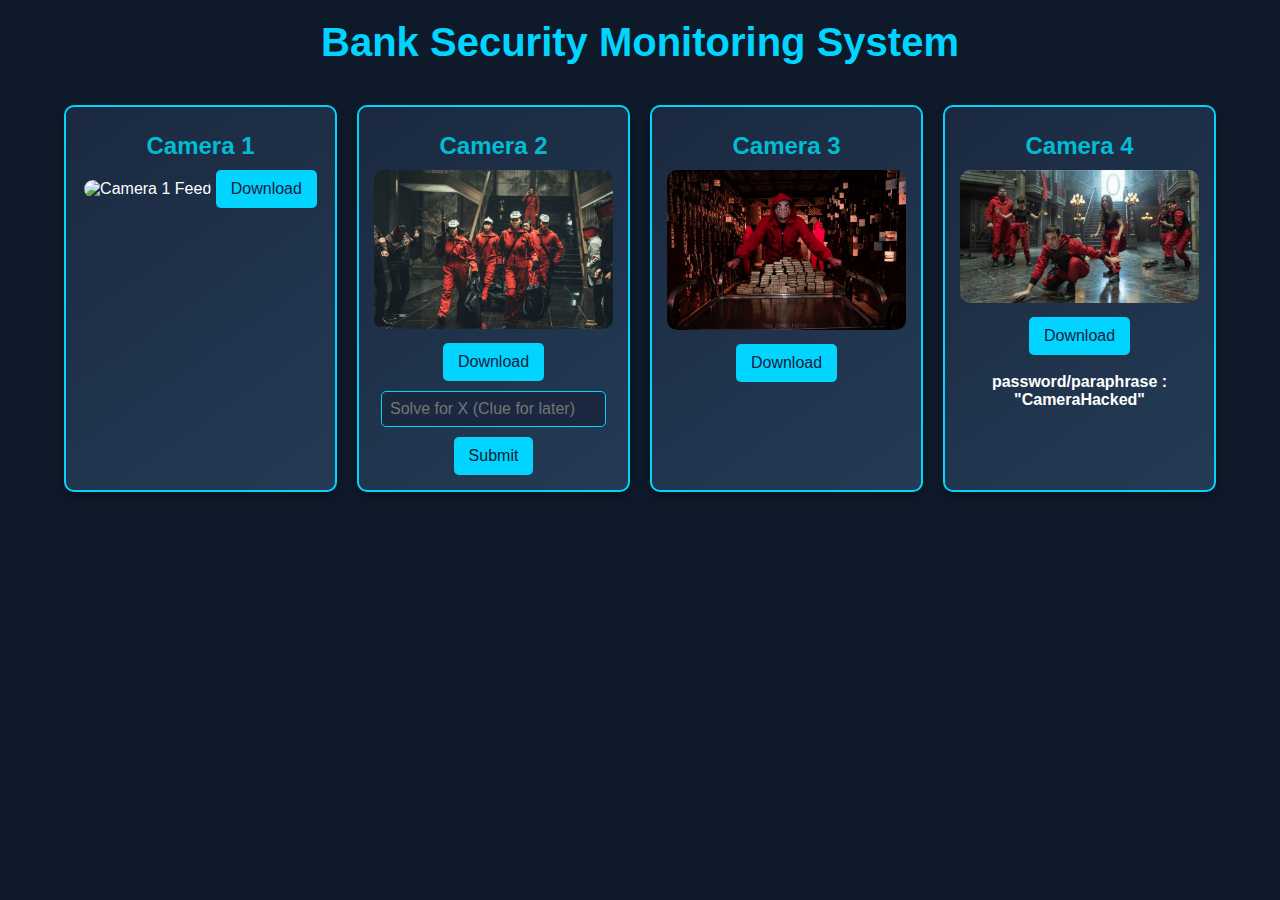
==== templates/security_cameras.html @ 873928e4 "Question1" ====
<!DOCTYPE html>
<html lang="en">
  <head>
    <meta charset="UTF-8" />
    <meta name="viewport" content="width=device-width, initial-scale=1.0" />
    <title>Security Cameras</title>
    <link rel="stylesheet" href="../static/styles/security_cameras.css" />
  </head>
  <body>
    <h1>Bank Security Monitoring System</h1>
    <div id="camera-grid">
      <div class="camera" id="camera-1">
        <h2>Camera 1</h2>
        <img src="../static/images/cam1.png" alt="Camera 1 Feed" />
        <a href="../static/images/cam1.png" download="Camera1_Feed.png">
          <button>Download</button>
        </a>
      </div>
      <div class="camera" id="camera-2">
        <h2>Camera 2</h2>
        <img
          src="../static/images/cam2_route_to_[flag_part2].png"
          alt="Camera 2 Feed"
        />
        <a
          href="../static/images/cam2_route_to_[flag_part2].png"
          download="cam2_route_to_[flag_part2].png"
        >
          <button>Download</button>
        </a>
        <!--Solve this equation to find the route to the next challenge:
        333333x - 777777777777 = 111111 -->

        <input
          type="text"
          id="equation-answer"
          placeholder="Solve for X (Clue for later)"
        />
        <button id="solve-equation-btn">Submit</button>
      </div>

      <div class="camera" id="camera-3">
        <h2>Camera 3</h2>
        <img src="../static/images/cam3.jpg" alt="Camera 3 Feed" />
        <a href="../static/images/cam3.jpg" download="Camera3_Feed.jpg">
          <button>Download</button>
        </a>
      </div>
      <div class="camera" id="camera-4">
        <h2>Camera 4</h2>
        <img src="../static/images/cam4.jpg" alt="Camera 4 Feed" />
        <a href="../static/images/cam4.jpg" download="Camera4_Feed.jpg">
          <button>Download</button>
        </a>
        <strong><br /><br />password/paraphrase : "CameraHacked"</strong>
      </div>
    </div>
    <script src="../static/scripts/security_cameras.js"></script>
  </body>
</html>
---- static/styles/security_cameras.css ----
body {
  font-family: Arial, sans-serif;
  background-color: #1c1c1c;
  color: #f4f4f4;
  text-align: center;
  margin: 0;
  padding: 0;
}

h1 {
  margin: 20px 0;
  font-size: 2rem;
}

#camera-grid {
  display: grid;
  grid-template-columns: repeat(2, 1fr);
  gap: 20px;
  padding: 20px;
}

.camera {
  background: #2c2c2c;
  padding: 15px;
  border-radius: 10px;
  box-shadow: 0 4px 8px rgba(0, 0, 0, 0.3);
}

.camera img {
  max-width: 100%;
  border-radius: 10px;
}

.camera h2 {
  margin: 10px 0;
}
body {
  font-family: Arial, sans-serif;
  background-color: #0e1a29;
  color: #ffffff;
  margin: 0;
  padding: 0;
  display: flex;
  flex-direction: column;
  align-items: center;
  min-height: 100vh;
}

h1 {
  margin: 20px;
  font-size: 2.5rem;
  color: #00d4ff;
}

#camera-grid {
  display: grid;
  grid-template-columns: repeat(auto-fit, minmax(250px, 1fr));
  gap: 20px;
  width: 90%;
  max-width: 1200px;
  padding: 20px;
}

.camera {
  background: linear-gradient(145deg, #1a2940, #243b55);
  border: 2px solid #00d4ff;
  border-radius: 10px;
  padding: 15px;
  text-align: center;
  box-shadow: 0 4px 8px rgba(0, 0, 0, 0.3);
  transition: transform 0.2s, box-shadow 0.2s;
}

.camera:hover {
  transform: scale(1.05);
  box-shadow: 0 6px 12px rgba(0, 0, 0, 0.5);
}

.camera img {
  max-width: 100%;
  border-radius: 10px;
  margin-bottom: 10px;
}

.camera button {
  background-color: #00d4ff;
  color: #16213e;
  border: none;
  padding: 10px 15px;
  border-radius: 5px;
  cursor: pointer;
  font-size: 1rem;
  transition: background-color 0.3s;
}

.camera button:hover {
  background-color: #009bb5;
}

.camera h2 {
  margin: 10px 0;
  color: #00bcd4;
}

footer {
  margin-top: auto;
  padding: 10px;
  background: #16213e;
  color: #00d4ff;
  text-align: center;
  width: 100%;
}
#equation-answer {
  margin-top: 10px;
  padding: 8px;
  border: 1px solid #00d4ff;
  border-radius: 5px;
  background: #1a2940;
  color: #ffffff;
  font-size: 1rem;
}

#solve-equation-btn {
  margin-top: 10px;
  padding: 10px 15px;
  background: #00d4ff;
  color: #0e1a29;
  border: none;
  border-radius: 5px;
  cursor: pointer;
  font-size: 1rem;
}

#solve-equation-btn:hover {
  background: #009bb5;
}
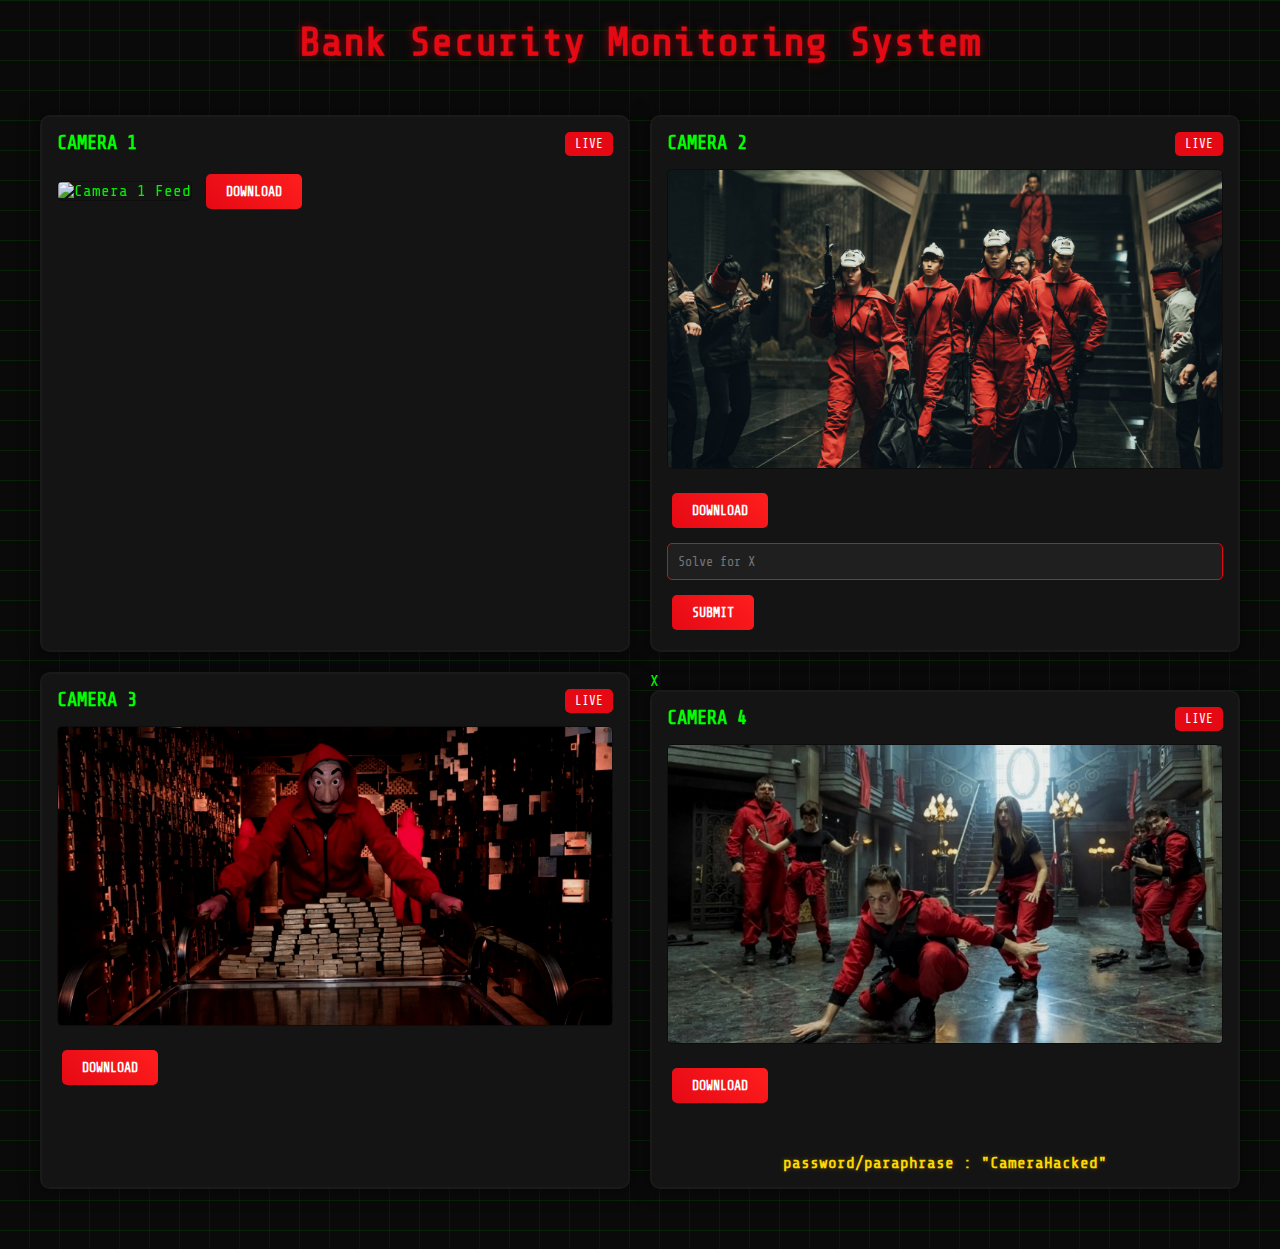
==== commit 40226eb0: "Add files via upload" ====
--- a/templates/security_cameras.html
+++ b/templates/security_cameras.html
@@ -28,14 +28,8 @@
         >
           <button>Download</button>
         </a>
-        <!--Solve this equation to find the route to the next challenge:
-        333333x - 777777777777 = 111111 -->
 
-        <input
-          type="text"
-          id="equation-answer"
-          placeholder="Solve for X (Clue for later)"
-        />
+        <input type="text" id="equation-answer" placeholder="Solve for X " />
         <button id="solve-equation-btn">Submit</button>
       </div>
 
@@ -46,7 +40,7 @@
           <button>Download</button>
         </a>
       </div>
-      <div class="camera" id="camera-4">
+     <div>X <div class="camera" id="camera-4">
         <h2>Camera 4</h2>
         <img src="../static/images/cam4.jpg" alt="Camera 4 Feed" />
         <a href="../static/images/cam4.jpg" download="Camera4_Feed.jpg">
@@ -55,6 +49,15 @@
         <strong><br /><br />password/paraphrase : "CameraHacked"</strong>
       </div>
     </div>
+
+    <!-- Notification area next to Camera 4 -->
+    <div id="notification-area" class="notification-area">
+      <p id="notification-message"></p>
+      <button id="next-challenge-btn" class="next-btn" style="display: none;">
+        Next Challenge
+      </button>
+    </div></div>
+
     <script src="../static/scripts/security_cameras.js"></script>
   </body>
 </html>
--- a/static/styles/security_cameras.css
+++ b/static/styles/security_cameras.css
@@ -1,136 +1,202 @@
-body {
-  font-family: Arial, sans-serif;
-  background-color: #1c1c1c;
-  color: #f4f4f4;
-  text-align: center;
+@import url("https://fonts.googleapis.com/css2?family=Share+Tech+Mono&display=swap");
+
+:root {
+  --primary-red: #e50914;
+  --dark-bg: #0a0a0a;
+  --camera-bg: #141414;
+  --text-color: #00ff00;
+  --accent-gold: #ffd700;
+  --grid-gap: 20px;
+  --camera-border: #1a1a1a;
+}
+
+* {
   margin: 0;
   padding: 0;
+  box-sizing: border-box;
+  font-family: "Share Tech Mono", monospace;
+}
+
+body {
+  background: var(--dark-bg);
+  color: var(--text-color);
+  min-height: 100vh;
+  padding: 20px;
+  position: relative;
+}
+
+body::before {
+  content: "";
+  position: absolute;
+  top: 0;
+  left: 0;
+  width: 100%;
+  height: 100%;
+  background: linear-gradient(90deg, transparent 95%, rgba(0, 255, 0, 0.1) 100%),
+    linear-gradient(rgba(0, 255, 0, 0.1) 1px, transparent 1px);
+  background-size: 30px 30px;
+  pointer-events: none;
+  z-index: -1;
 }
 
 h1 {
-  margin: 20px 0;
-  font-size: 2rem;
+  text-align: center;
+  margin-bottom: 30px;
+  font-size: 2.5rem;
+  color: var(--primary-red);
+  text-shadow: 0 0 10px rgba(229, 9, 20, 0.5);
+  animation: titleScan 2s infinite linear;
 }
 
 #camera-grid {
   display: grid;
-  grid-template-columns: repeat(2, 1fr);
-  gap: 20px;
+  grid-template-columns: repeat(auto-fit, minmax(400px, 1fr));
+  gap: var(--grid-gap);
   padding: 20px;
+  max-width: 1600px;
+  margin: 0 auto;
 }
 
 .camera {
-  background: #2c2c2c;
-  padding: 15px;
-  border-radius: 10px;
-  box-shadow: 0 4px 8px rgba(0, 0, 0, 0.3);
-}
-
-.camera img {
-  max-width: 100%;
-  border-radius: 10px;
-}
-
-.camera h2 {
-  margin: 10px 0;
-}
-body {
-  font-family: Arial, sans-serif;
-  background-color: #0e1a29;
-  color: #ffffff;
-  margin: 0;
-  padding: 0;
-  display: flex;
-  flex-direction: column;
-  align-items: center;
-  min-height: 100vh;
-}
-
-h1 {
-  margin: 20px;
-  font-size: 2.5rem;
-  color: #00d4ff;
-}
-
-#camera-grid {
-  display: grid;
-  grid-template-columns: repeat(auto-fit, minmax(250px, 1fr));
-  gap: 20px;
-  width: 90%;
-  max-width: 1200px;
-  padding: 20px;
-}
-
-.camera {
-  background: linear-gradient(145deg, #1a2940, #243b55);
-  border: 2px solid #00d4ff;
+  background: var(--camera-bg);
+  border: 2px solid var(--camera-border);
   border-radius: 10px;
   padding: 15px;
+  position: relative;
+  transition: transform 0.3s ease;
+  box-shadow: 0 0 20px rgba(0, 0, 0, 0.5);
+}
+
+.camera:hover {
+  transform: scale(1.02);
+}
+
+.camera::before {
+  content: "LIVE";
+  position: absolute;
+  top: 15px;
+  right: 15px;
+  background: var(--primary-red);
+  color: white;
+  padding: 5px 10px;
+  border-radius: 5px;
+  font-size: 0.8rem;
+  animation: blink 2s infinite;
+}
+
+.camera h2 {
+  color: var(--text-color);
+  margin-bottom: 15px;
+  font-size: 1.2rem;
+  text-transform: uppercase;
+}
+
+.camera img {
+  width: 100%;
+  height: 300px;
+  object-fit: cover;
+  border-radius: 5px;
+  margin-bottom: 15px;
+  border: 1px solid var(--camera-border);
+  filter: brightness(0.9) contrast(1.1);
+}
+
+.camera img:hover {
+  filter: brightness(1) contrast(1.2);
+}
+
+button {
+  background: linear-gradient(45deg, var(--primary-red), #ff1e1e);
+  color: white;
+  border: none;
+  padding: 10px 20px;
+  border-radius: 5px;
+  cursor: pointer;
+  transition: all 0.3s ease;
+  text-transform: uppercase;
+  font-weight: bold;
+  margin: 5px;
+}
+
+button:hover {
+  transform: translateY(-2px);
+  box-shadow: 0 5px 15px rgba(229, 9, 20, 0.4);
+}
+
+input {
+  width: 100%;
+  padding: 10px;
+  margin: 10px 0;
+  background: rgba(255, 255, 255, 0.05);
+  border: 1px solid var(--primary-red);
+  border-radius: 5px;
+  color: var(--text-color);
+  font-family: "Share Tech Mono", monospace;
+}
+
+input:focus {
+  outline: none;
+  border-color: var(--accent-gold);
+  box-shadow: 0 0 10px rgba(255, 215, 0, 0.2);
+}
+
+strong {
+  color: var(--accent-gold);
+  display: block;
   text-align: center;
-  box-shadow: 0 4px 8px rgba(0, 0, 0, 0.3);
-  transition: transform 0.2s, box-shadow 0.2s;
-}
-
-.camera:hover {
-  transform: scale(1.05);
-  box-shadow: 0 6px 12px rgba(0, 0, 0, 0.5);
-}
-
-.camera img {
-  max-width: 100%;
-  border-radius: 10px;
-  margin-bottom: 10px;
-}
-
-.camera button {
-  background-color: #00d4ff;
-  color: #16213e;
-  border: none;
-  padding: 10px 15px;
-  border-radius: 5px;
-  cursor: pointer;
-  font-size: 1rem;
-  transition: background-color 0.3s;
-}
-
-.camera button:hover {
-  background-color: #009bb5;
-}
-
-.camera h2 {
-  margin: 10px 0;
-  color: #00bcd4;
-}
-
-footer {
-  margin-top: auto;
-  padding: 10px;
-  background: #16213e;
-  color: #00d4ff;
-  text-align: center;
-  width: 100%;
-}
-#equation-answer {
   margin-top: 10px;
-  padding: 8px;
-  border: 1px solid #00d4ff;
-  border-radius: 5px;
-  background: #1a2940;
-  color: #ffffff;
-  font-size: 1rem;
-}
-
-#solve-equation-btn {
-  margin-top: 10px;
-  padding: 10px 15px;
-  background: #00d4ff;
-  color: #0e1a29;
-  border: none;
-  border-radius: 5px;
-  cursor: pointer;
-  font-size: 1rem;
-}
-
-#solve-equation-btn:hover {
-  background: #009bb5;
-}
+  text-shadow: 0 0 5px rgba(255, 215, 0, 0.3);
+}
+
+@keyframes blink {
+  0%,
+  100% {
+    opacity: 1;
+  }
+  50% {
+    opacity: 0.5;
+  }
+}
+
+@keyframes titleScan {
+  0% {
+    text-shadow: 0 0 10px rgba(229, 9, 20, 0.5),
+      -100vw 0 2px rgba(0, 255, 0, 0.3);
+  }
+  100% {
+    text-shadow: 0 0 10px rgba(229, 9, 20, 0.5),
+      100vw 0 2px rgba(0, 255, 0, 0.3);
+  }
+}
+
+@media (max-width: 768px) {
+  #camera-grid {
+    grid-template-columns: 1fr;
+  }
+
+  h1 {
+    font-size: 1.8rem;
+  }
+
+  .camera img {
+    height: 250px;
+  }
+}
+
+/* Custom scrollbar */
+::-webkit-scrollbar {
+  width: 10px;
+}
+
+::-webkit-scrollbar-track {
+  background: var(--dark-bg);
+}
+
+::-webkit-scrollbar-thumb {
+  background: var(--primary-red);
+  border-radius: 5px;
+}
+
+::-webkit-scrollbar-thumb:hover {
+  background: #ff1e1e;
+}
